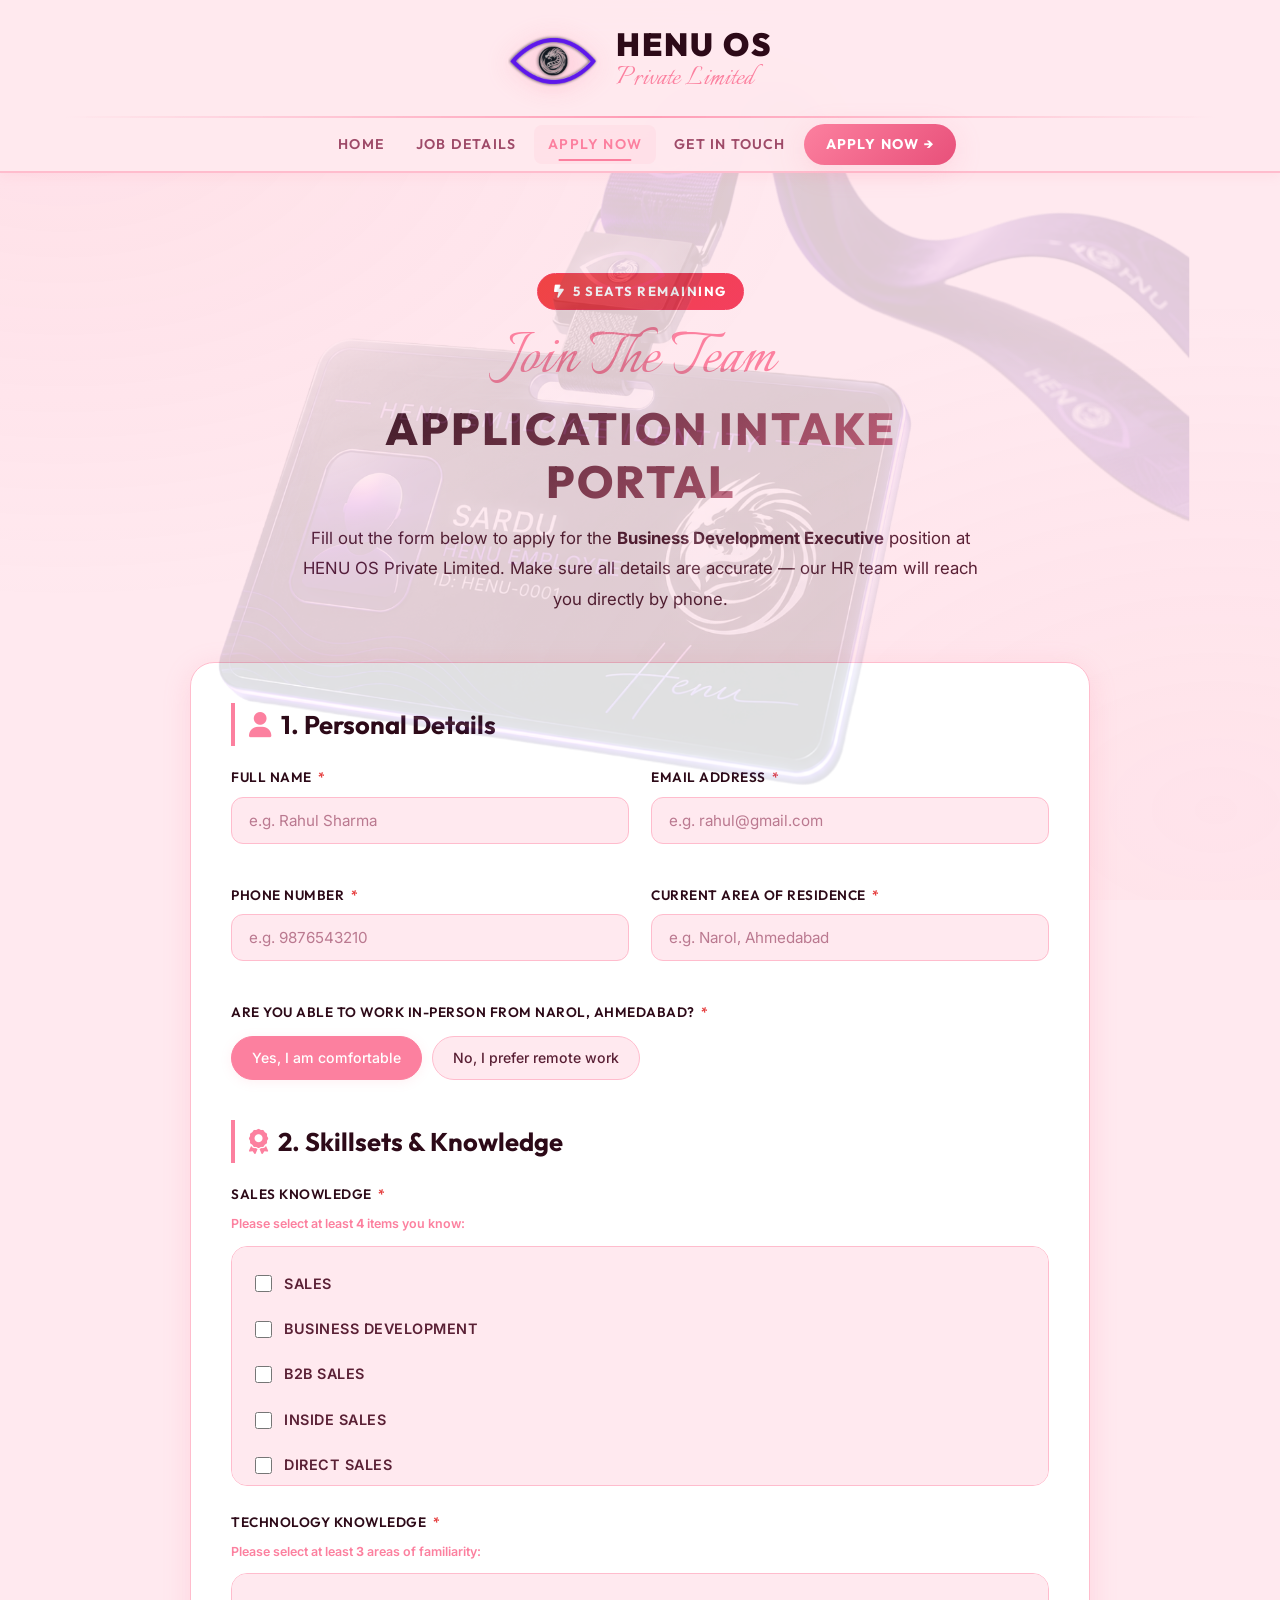
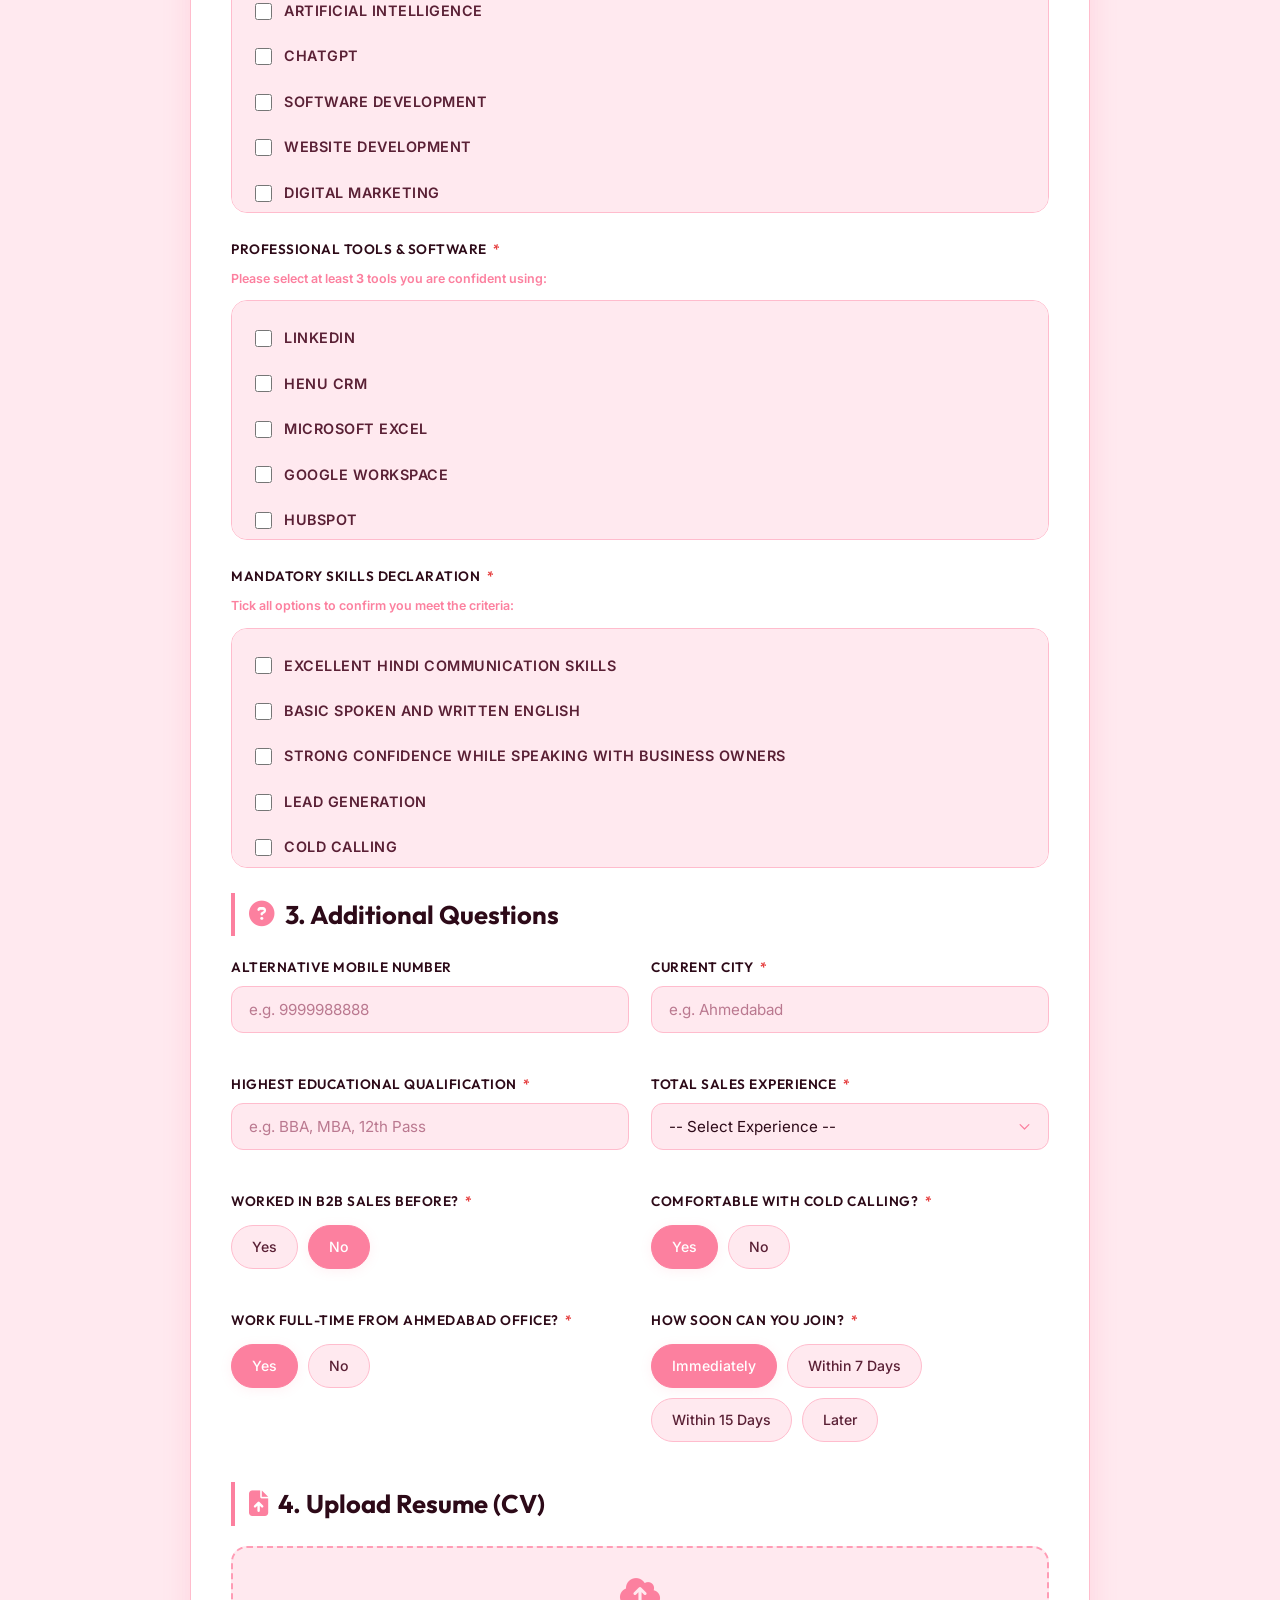
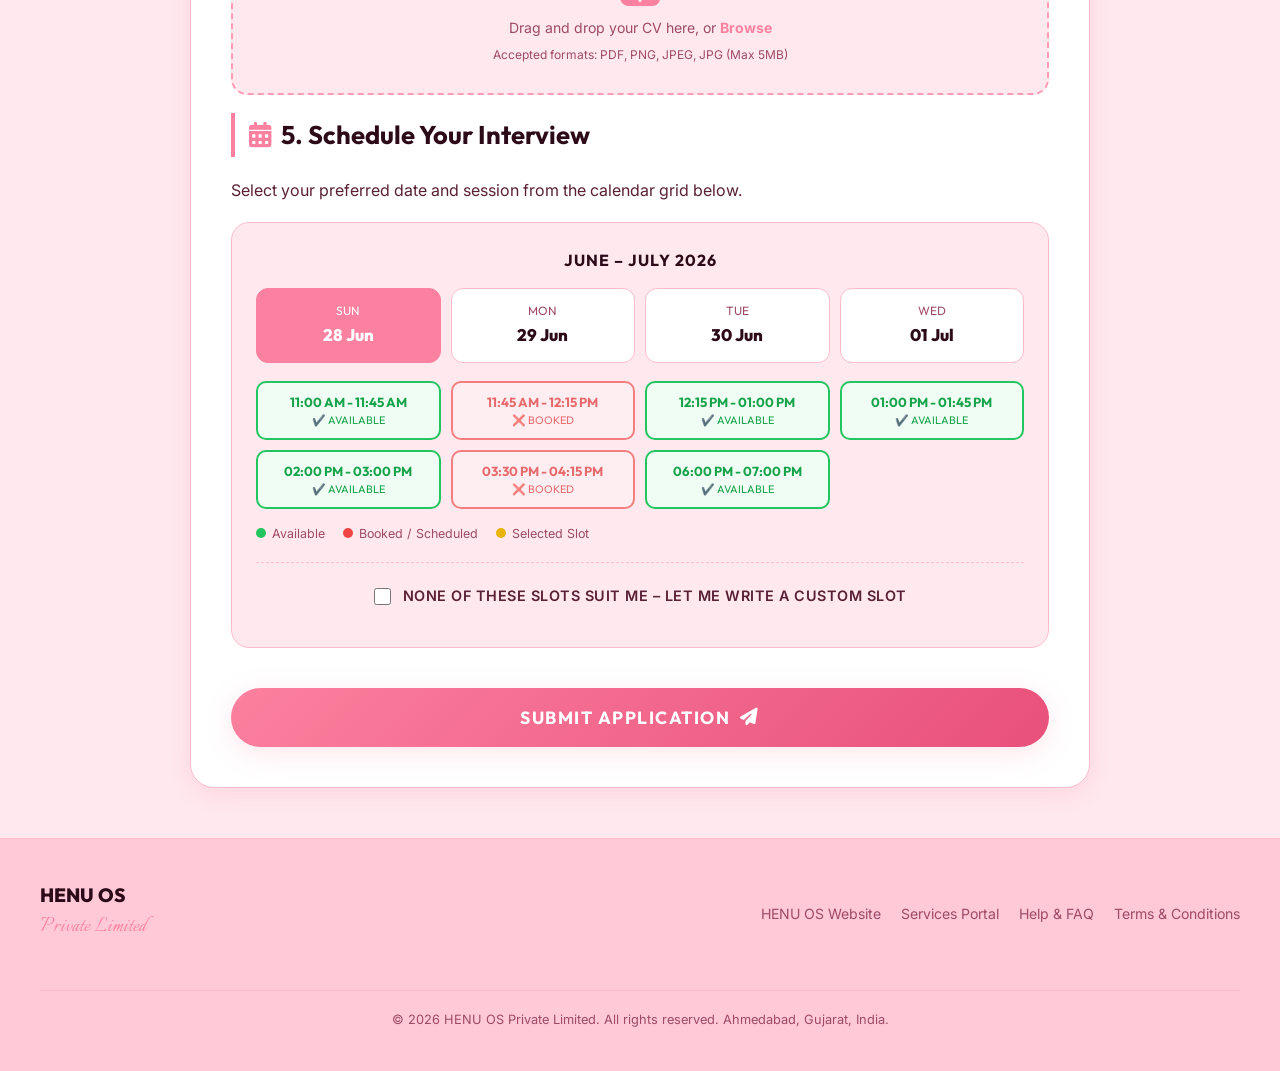
==== sales form/apply.html @ 59e3c24c "For Sales" ====
<!DOCTYPE html>
<html lang="en">

<head>
  <meta charset="UTF-8">
  <meta name="viewport" content="width=device-width, initial-scale=1.0">
  <title>Apply Now – Sales Careers – HENU OS Private Limited</title>
  <meta name="description"
    content="Apply online for the Sales Executive role at HENU OS Private Limited. Fill the form, schedule your interview, and upload your CV.">
  <link rel="stylesheet" href="style.css">
  <link rel="stylesheet" href="https://cdnjs.cloudflare.com/ajax/libs/font-awesome/6.4.0/css/all.min.css">
  <style>
    /* ========================================================
       APPLY PAGE — HERO SECTION
    ======================================================== */
    .apply-hero {
      display: flex;
      flex-direction: column;
      align-items: center;
      text-align: center;
      padding: 50px 20px 30px;
      position: relative;
      z-index: 20;
    }

    .apply-hero-text {
      max-width: 700px;
      display: flex;
      flex-direction: column;
      align-items: center;
    }

    .apply-hero-text .badge {
      margin-bottom: 12px;
    }

    /* Fixed full-screen background watermark */
    .emcard-bg-watermark {
      position: fixed;
      top: 50%;
      left: 50%;
      transform: translate(-50%, -50%);
      width: 90vw;
      height: 90vh;
      max-width: 1100px;
      object-fit: contain;
      opacity: 0.13;
      z-index: 10;
      pointer-events: none;
    }

    @media (max-width: 768px) {
      .apply-hero {
        padding: 30px 16px 20px;
      }
    }
  </style>
</head>

<body>

  <!-- Full-screen background watermark -->
  <img src="emcard.png" class="emcard-bg-watermark" alt="">

  <!-- ===== CENTERED HEADER ===== -->
  <header>
    <div class="nav-container">

      <a href="index.html" class="header-brand">
        <img src="henu.png" alt="HENU OS Logo" class="nav-logo">
        <div class="brand-text">
          <span class="brand-title">HENU OS</span>
          <span class="brand-subtitle">Private Limited</span>
        </div>
        <button class="menu-toggle" id="menuToggle" aria-label="Toggle menu">
          <span></span><span></span><span></span>
        </button>
      </a>

      <div class="header-divider"></div>

      <nav class="header-nav" id="headerNav">
        <ul>
          <li><a href="index.html">Home</a></li>
          <li><a href="details.html">Job Details</a></li>
          <li><a href="apply.html" class="active">Apply Now</a></li>
          <li><a href="contact.html">Get in Touch</a></li>
          <li><a href="apply.html" class="nav-cta">Apply Now &rarr;</a></li>
        </ul>
      </nav>

    </div>
  </header>

  <!-- Main Content -->
  <main>

    <!-- ===== HERO SECTION ===== -->
    <div class="apply-hero">
      <div class="apply-hero-text">
        <span class="badge urgent">
          <i class="fa-solid fa-bolt-lightning"></i> 5 Seats Remaining
        </span>
        <span class="fancy-title">Join The Team</span>
        <h1 class="main-title" style="margin-bottom: 14px; text-align: center;">Application Intake Portal</h1>
        <p style="font-size: 1.05rem; line-height: 1.8; text-align: center;">
          Fill out the form below to apply for the <strong>Business Development Executive</strong>
          position at HENU OS Private Limited. Make sure all details are accurate — our HR team will
          reach you directly by phone.
        </p>
      </div>
    </div>

    <!-- ===== THE FORM ===== -->
    <div class="glass-card" style="max-width: 900px; margin: 0 auto;">

      <form id="recruitmentForm" novalidate>

        <!-- Section 1: Basic Info -->
        <h2 class="section-title"><i class="fa-solid fa-user"></i> 1. Personal Details</h2>
        <div class="form-grid">
          <div class="form-group">
            <label for="fullName">Full Name <span class="required">*</span></label>
            <input type="text" id="fullName" class="form-control" placeholder="e.g. Rahul Sharma" required>
            <span class="error-msg" id="nameError" style="display:none;"><i class="fa-solid fa-circle-exclamation"></i>
              Please enter your name.</span>
          </div>

          <div class="form-group">
            <label for="emailId">Email Address <span class="required">*</span></label>
            <input type="email" id="emailId" class="form-control" placeholder="e.g. rahul@gmail.com" required>
            <span class="error-msg" id="emailError" style="display:none;"><i class="fa-solid fa-circle-exclamation"></i>
              Please enter a valid email address.</span>
          </div>

          <div class="form-group">
            <label for="phoneNo">Phone Number <span class="required">*</span></label>
            <input type="tel" id="phoneNo" class="form-control" placeholder="e.g. 9876543210" required>
            <span class="error-msg" id="phoneError" style="display:none;"><i class="fa-solid fa-circle-exclamation"></i>
              Please enter a valid 10-digit number.</span>
          </div>

          <div class="form-group">
            <label for="livingLocation">Current Area of Residence <span class="required">*</span></label>
            <input type="text" id="livingLocation" class="form-control" placeholder="e.g. Narol, Ahmedabad" required>
            <span class="error-msg" id="locationError" style="display:none;"><i
                class="fa-solid fa-circle-exclamation"></i> Please enter your current location.</span>
          </div>

          <div class="form-group full-width">
            <label>Are you able to work In-Person from Narol, Ahmedabad? <span class="required">*</span></label>
            <div class="radio-options">
              <div class="radio-pill">
                <input type="radio" name="inPerson" id="inPersonYes" value="Yes" checked>
                <label for="inPersonYes">Yes, I am comfortable</label>
              </div>
              <div class="radio-pill">
                <input type="radio" name="inPerson" id="inPersonNo" value="No">
                <label for="inPersonNo">No, I prefer remote work</label>
              </div>
            </div>
          </div>
        </div>

        <!-- Section 2: Checklists / Skill Assessment -->
        <h2 class="section-title"><i class="fa-solid fa-award"></i> 2. Skillsets &amp; Knowledge</h2>

        <!-- Check 1: Sales Knowledge -->
        <div class="form-group" style="margin-bottom: 25px;">
          <label>Sales Knowledge <span class="required">*</span></label>
          <div class="validation-hint">Please select at least <strong>4</strong> items you know:</div>
          <div class="checklist-container" id="salesKnowledgeGroup">
            <label class="checklist-item"><input type="checkbox" value="Sales"><span
                class="checklist-label">Sales</span></label>
            <label class="checklist-item"><input type="checkbox" value="Business Development"><span
                class="checklist-label">Business Development</span></label>
            <label class="checklist-item"><input type="checkbox" value="B2B Sales"><span class="checklist-label">B2B
                Sales</span></label>
            <label class="checklist-item"><input type="checkbox" value="Inside Sales"><span
                class="checklist-label">Inside Sales</span></label>
            <label class="checklist-item"><input type="checkbox" value="Direct Sales"><span
                class="checklist-label">Direct Sales</span></label>
            <label class="checklist-item"><input type="checkbox" value="Lead Generation"><span
                class="checklist-label">Lead Generation</span></label>
            <label class="checklist-item"><input type="checkbox" value="Customer Relationship Management (CRM)"><span
                class="checklist-label">Customer Relationship Management (CRM)</span></label>
            <label class="checklist-item"><input type="checkbox" value="Sales Management"><span
                class="checklist-label">Sales Management</span></label>
            <label class="checklist-item"><input type="checkbox" value="Account Management"><span
                class="checklist-label">Account Management</span></label>
            <label class="checklist-item"><input type="checkbox" value="Negotiation"><span
                class="checklist-label">Negotiation</span></label>
          </div>
          <span class="error-msg" id="salesCheckError" style="display:none;"><i
              class="fa-solid fa-circle-exclamation"></i> Select at least 4 sales options.</span>
        </div>

        <!-- Check 2: Technology Knowledge -->
        <div class="form-group" style="margin-bottom: 25px;">
          <label>Technology Knowledge <span class="required">*</span></label>
          <div class="validation-hint">Please select at least <strong>3</strong> areas of familiarity:</div>
          <div class="checklist-container" id="techKnowledgeGroup">
            <label class="checklist-item"><input type="checkbox" value="Artificial Intelligence"><span
                class="checklist-label">Artificial Intelligence</span></label>
            <label class="checklist-item"><input type="checkbox" value="ChatGPT"><span
                class="checklist-label">ChatGPT</span></label>
            <label class="checklist-item"><input type="checkbox" value="Software Development"><span
                class="checklist-label">Software Development</span></label>
            <label class="checklist-item"><input type="checkbox" value="Website Development"><span
                class="checklist-label">Website Development</span></label>
            <label class="checklist-item"><input type="checkbox" value="Digital Marketing"><span
                class="checklist-label">Digital Marketing</span></label>
            <label class="checklist-item"><input type="checkbox" value="Search Engine Optimization (SEO)"><span
                class="checklist-label">Search Engine Optimization (SEO)</span></label>
            <label class="checklist-item"><input type="checkbox" value="WordPress"><span
                class="checklist-label">WordPress</span></label>
            <label class="checklist-item"><input type="checkbox" value="Customer Relationship Management"><span
                class="checklist-label">Customer Relationship Management</span></label>
            <label class="checklist-item"><input type="checkbox" value="Cloud Computing"><span
                class="checklist-label">Cloud Computing</span></label>
            <label class="checklist-item"><input type="checkbox" value="Information Technology"><span
                class="checklist-label">Information Technology</span></label>
          </div>
          <span class="error-msg" id="techCheckError" style="display:none;"><i
              class="fa-solid fa-circle-exclamation"></i> Select at least 3 tech options.</span>
        </div>

        <!-- Check 3: Professional Tools -->
        <div class="form-group" style="margin-bottom: 25px;">
          <label>Professional Tools &amp; Software <span class="required">*</span></label>
          <div class="validation-hint">Please select at least <strong>3</strong> tools you are confident using:</div>
          <div class="checklist-container" id="toolsGroup">
            <label class="checklist-item"><input type="checkbox" value="LinkedIn"><span
                class="checklist-label">LinkedIn</span></label>
            <label class="checklist-item"><input type="checkbox" value="HENU CRM"><span class="checklist-label">HENU
                CRM</span></label>
            <label class="checklist-item"><input type="checkbox" value="Microsoft Excel"><span
                class="checklist-label">Microsoft Excel</span></label>
            <label class="checklist-item"><input type="checkbox" value="Google Workspace"><span
                class="checklist-label">Google Workspace</span></label>
            <label class="checklist-item"><input type="checkbox" value="HubSpot"><span
                class="checklist-label">HubSpot</span></label>
            <label class="checklist-item"><input type="checkbox" value="Zoho CRM"><span class="checklist-label">Zoho
                CRM</span></label>
            <label class="checklist-item"><input type="checkbox" value="Salesforce"><span
                class="checklist-label">Salesforce</span></label>
            <label class="checklist-item"><input type="checkbox" value="WhatsApp Business"><span
                class="checklist-label">WhatsApp Business</span></label>
          </div>
          <span class="error-msg" id="toolsCheckError" style="display:none;"><i
              class="fa-solid fa-circle-exclamation"></i> Select at least 3 tools.</span>
        </div>

        <!-- Check 4: Mandatory Skills -->
        <div class="form-group" style="margin-bottom: 25px;">
          <label>Mandatory Skills Declaration <span class="required">*</span></label>
          <div class="validation-hint">Tick all options to confirm you meet the criteria:</div>
          <div class="checklist-container" id="mandatorySkillsGroup">
            <label class="checklist-item"><input type="checkbox" value="Excellent Hindi communication skills"><span
                class="checklist-label">Excellent Hindi communication skills</span></label>
            <label class="checklist-item"><input type="checkbox" value="Basic spoken and written English"><span
                class="checklist-label">Basic spoken and written English</span></label>
            <label class="checklist-item"><input type="checkbox"
                value="Strong confidence while speaking with business owners"><span class="checklist-label">Strong
                confidence while speaking with business owners</span></label>
            <label class="checklist-item"><input type="checkbox" value="Lead Generation"><span
                class="checklist-label">Lead Generation</span></label>
            <label class="checklist-item"><input type="checkbox" value="Cold Calling"><span class="checklist-label">Cold
                Calling</span></label>
            <label class="checklist-item"><input type="checkbox" value="Follow-up Skills"><span
                class="checklist-label">Follow-up Skills</span></label>
            <label class="checklist-item"><input type="checkbox" value="Negotiation Skills"><span
                class="checklist-label">Negotiation Skills</span></label>
            <label class="checklist-item"><input type="checkbox" value="Client Relationship Management"><span
                class="checklist-label">Client Relationship Management</span></label>
            <label class="checklist-item"><input type="checkbox" value="Presentation Skills"><span
                class="checklist-label">Presentation Skills</span></label>
            <label class="checklist-item"><input type="checkbox" value="Sales Closing Mindset"><span
                class="checklist-label">Sales Closing Mindset</span></label>
            <label class="checklist-item"><input type="checkbox" value="Target-Oriented Attitude"><span
                class="checklist-label">Target-Oriented Attitude</span></label>
          </div>
          <span class="error-msg" id="mandatoryCheckError" style="display:none;"><i
              class="fa-solid fa-circle-exclamation"></i> You must confirm all mandatory criteria before
            proceeding.</span>
        </div>

        <!-- Section 3: Extra Questions -->
        <h2 class="section-title"><i class="fa-solid fa-circle-question"></i> 3. Additional Questions</h2>
        <div class="form-grid">
          <div class="form-group">
            <label for="altMobile">Alternative Mobile Number</label>
            <input type="tel" id="altMobile" class="form-control" placeholder="e.g. 9999988888">
          </div>

          <div class="form-group">
            <label for="currentCity">Current City <span class="required">*</span></label>
            <input type="text" id="currentCity" class="form-control" placeholder="e.g. Ahmedabad" required>
            <span class="error-msg" id="cityError" style="display:none;"><i class="fa-solid fa-circle-exclamation"></i>
              Please write your current city.</span>
          </div>

          <div class="form-group">
            <label for="qualification">Highest Educational Qualification <span class="required">*</span></label>
            <input type="text" id="qualification" class="form-control" placeholder="e.g. BBA, MBA, 12th Pass" required>
            <span class="error-msg" id="qualificationError" style="display:none;"><i
                class="fa-solid fa-circle-exclamation"></i> Please state your qualification.</span>
          </div>

          <div class="form-group">
            <label for="salesExperience">Total Sales Experience <span class="required">*</span></label>
            <select id="salesExperience" class="form-control" required>
              <option value="" disabled selected>-- Select Experience --</option>
              <option value="Fresher (No Experience)">Fresher (No Experience)</option>
              <option value="Under 6 Months">Under 6 Months</option>
              <option value="6 Months to 1 Year">6 Months to 1 Year</option>
              <option value="1 to 2 Years">1 to 2 Years</option>
              <option value="2 to 3 Years">2 to 3 Years</option>
              <option value="3+ Years">3+ Years</option>
            </select>
            <span class="error-msg" id="experienceError" style="display:none;"><i
                class="fa-solid fa-circle-exclamation"></i> Please select your sales experience level.</span>
          </div>

          <div class="form-group">
            <label>Worked in B2B Sales Before? <span class="required">*</span></label>
            <div class="radio-options">
              <div class="radio-pill"><input type="radio" name="workedB2b" id="b2bYes" value="Yes"><label
                  for="b2bYes">Yes</label></div>
              <div class="radio-pill"><input type="radio" name="workedB2b" id="b2bNo" value="No" checked><label
                  for="b2bNo">No</label></div>
            </div>
          </div>

          <div class="form-group">
            <label>Comfortable with Cold Calling? <span class="required">*</span></label>
            <div class="radio-options">
              <div class="radio-pill"><input type="radio" name="coldCalling" id="coldYes" value="Yes" checked><label
                  for="coldYes">Yes</label></div>
              <div class="radio-pill"><input type="radio" name="coldCalling" id="coldNo" value="No"><label
                  for="coldNo">No</label></div>
            </div>
          </div>

          <div class="form-group">
            <label>Work Full-Time from Ahmedabad Office? <span class="required">*</span></label>
            <div class="radio-options">
              <div class="radio-pill"><input type="radio" name="fullTimeOffice" id="fullTimeYes" value="Yes"
                  checked><label for="fullTimeYes">Yes</label></div>
              <div class="radio-pill"><input type="radio" name="fullTimeOffice" id="fullTimeNo" value="No"><label
                  for="fullTimeNo">No</label></div>
            </div>
          </div>

          <div class="form-group">
            <label>How soon can you join? <span class="required">*</span></label>
            <div class="radio-options">
              <div class="radio-pill"><input type="radio" name="joinTime" id="joinImmediate" value="Immediately"
                  checked><label for="joinImmediate">Immediately</label></div>
              <div class="radio-pill"><input type="radio" name="joinTime" id="join7Days" value="Within 7 Days"><label
                  for="join7Days">Within 7 Days</label></div>
              <div class="radio-pill"><input type="radio" name="joinTime" id="join15Days" value="Within 15 Days"><label
                  for="join15Days">Within 15 Days</label></div>
              <div class="radio-pill"><input type="radio" name="joinTime" id="joinLater" value="Later"><label
                  for="joinLater">Later</label></div>
            </div>
          </div>
        </div>

        <!-- Section 4: Resume Upload -->
        <h2 class="section-title"><i class="fa-solid fa-file-arrow-up"></i> 4. Upload Resume (CV)</h2>
        <div class="form-group">
          <div class="upload-dropzone" id="dropzone">
            <i class="fa-solid fa-cloud-arrow-up upload-icon"></i>
            <div class="upload-text">
              Drag and drop your CV here, or <strong>Browse</strong>
            </div>
            <div style="font-size: 0.75rem; color: var(--text-muted); margin-top: 5px;">
              Accepted formats: PDF, PNG, JPEG, JPG (Max 5MB)
            </div>
            <input type="file" id="resumeFile" accept=".pdf,.png,.jpeg,.jpg" required>
          </div>
          <div class="file-info" id="fileInfo" style="display:none;">
            <i class="fa-solid fa-circle-check"></i> <span id="fileNameDisplay">file_name.pdf</span> (Ready to upload)
          </div>
          <span class="error-msg" id="resumeError" style="display:none;"><i class="fa-solid fa-circle-exclamation"></i>
            Please upload your resume (CV).</span>
        </div>

        <!-- Section 5: Calendar Slots -->
        <h2 class="section-title"><i class="fa-solid fa-calendar-days"></i> 5. Schedule Your Interview</h2>
        <p>Select your preferred date and session from the calendar grid below.</p>

        <div class="calendar-wrapper">
          <div class="calendar-header">June – July 2026</div>

          <div class="calendar-days">
            <div class="day-tab active" data-date="2026-06-28">
              <div class="day-name">Sun</div>
              <div class="day-date">28 Jun</div>
            </div>
            <div class="day-tab" data-date="2026-06-29">
              <div class="day-name">Mon</div>
              <div class="day-date">29 Jun</div>
            </div>
            <div class="day-tab" data-date="2026-06-30">
              <div class="day-name">Tue</div>
              <div class="day-date">30 Jun</div>
            </div>
            <div class="day-tab" data-date="2026-07-01">
              <div class="day-name">Wed</div>
              <div class="day-date">01 Jul</div>
            </div>
          </div>

          <div class="slots-grid" id="slotsGrid">
            <!-- Dynamically populated via script.js -->
          </div>

          <div class="slot-legend">
            <div class="legend-item"><span class="legend-color available"></span> Available</div>
            <div class="legend-item"><span class="legend-color booked"></span> Booked / Scheduled</div>
            <div class="legend-item"><span class="legend-color selected"></span> Selected Slot</div>
          </div>

          <div class="custom-slot-toggle">
            <label class="checklist-item" style="justify-content: center; display: inline-flex;">
              <input type="checkbox" id="customSlotCheckbox">
              <span class="checklist-label" style="font-weight: 600;">None of these slots suit me – let me write a
                custom slot</span>
            </label>
          </div>

          <div class="custom-slot-box" id="customSlotBox" style="display: none;">
            <div>
              <label for="customDateInput" style="display:block; margin-bottom:5px;">Select Date</label>
              <input type="date" id="customDateInput" min="2026-06-27">
            </div>
            <div>
              <label for="customTimeInput" style="display:block; margin-bottom:5px;">Select Start Time</label>
              <input type="time" id="customTimeInput">
            </div>
            <div style="font-size:0.8rem; color:var(--text-muted); display:flex; align-items:center; margin-top:28px;">
              * Will automatically schedule a 45-minute interview block.
            </div>
          </div>
        </div>
        <span class="error-msg" id="slotError" style="display:none; text-align:center; justify-content:center;"><i
            class="fa-solid fa-circle-exclamation"></i> Please select an interview slot or write a custom one.</span>

        <!-- Hidden fields -->
        <input type="hidden" id="selectedDate" name="selectedDate" value="2026-06-28">
        <input type="hidden" id="selectedTime" name="selectedTime" value="">

        <!-- Submit -->
        <div style="margin-top: 40px;">
          <button type="submit" id="submitBtn" class="btn btn-primary"
            style="width: 100%; padding: 18px; font-size: 1.1rem; justify-content: center;">
            Submit Application <i class="fa-solid fa-paper-plane"></i>
          </button>
        </div>
      </form>
    </div>
  </main>

  <!-- Spinner Loading Overlay -->
  <div class="loading-overlay" id="loadingOverlay">
    <div class="loading-spinner"></div>
    <div class="loading-text">Submitting your application to Google Sheet...</div>
  </div>

  <!-- Thank You Overlay -->
  <div class="thankyou-overlay" id="thankYouOverlay">
    <div class="glass-card thankyou-card">
      <i class="fa-solid fa-circle-check ty-success-icon"></i>
      <h2 class="fancy-title">Thank You!</h2>
      <h3 class="main-title" style="font-size: 1.8rem; margin-bottom: 15px;">Application Submitted Successfully!</h3>
      <p>
        Thank you for applying to <strong>HENU OS Private Limited</strong>. Our HR team will review your application.
        If your profile matches our requirements, we will contact you by phone or WhatsApp to schedule your interview.
      </p>
      <div class="ty-contact-box">
        <h4>HR Direct Coordinates</h4>
        <p><i class="fa-solid fa-envelope"></i> hr.henuos@gmail.com</p>
        <p><i class="fa-solid fa-phone"></i> +91 80941 00513</p>
        <p><i class="fa-brands fa-whatsapp"></i> WhatsApp: +91 80941 00513</p>
      </div>
      <div style="display:flex; flex-direction:column; gap:15px; align-items:center;">
        <a href="#" id="whatsappDirectBtn" class="btn btn-whatsapp" target="_blank">
          Message HR on WhatsApp <i class="fa-brands fa-whatsapp"></i>
        </a>
        <a href="index.html" class="btn btn-secondary">Return to Careers Home</a>
      </div>
    </div>
  </div>

  <!-- Footer -->
  <footer>
    <div class="footer-container">
      <div>
        <span style="font-family:var(--font-title); font-weight:800; color:var(--text-dark); font-size:1.2rem;">HENU
          OS</span>
        <span
          style="display:block; font-family:var(--font-fancy); color:var(--accent); font-size:1.5rem; margin-top:-4px;">Private
          Limited</span>
      </div>
      <ul class="footer-links">
        <li><a href="https://henuos.netlify.app/" target="_blank">HENU OS Website</a></li>
        <li><a href="https://henuos-services.netlify.app/" target="_blank">Services Portal</a></li>
        <li><a href="contact.html">Help &amp; FAQ</a></li>
        <li><a href="contact.html">Terms &amp; Conditions</a></li>
      </ul>
      <div class="footer-copy">
        &copy; 2026 HENU OS Private Limited. All rights reserved. Ahmedabad, Gujarat, India.
      </div>
    </div>
  </footer>

  <script src="script.js"></script>
</body>

</html>
---- sales form/style.css ----
@import url('https://fonts.googleapis.com/css2?family=Italianno&family=Outfit:wght@300;400;500;600;700;800&family=Inter:wght@300;400;500;600;700&display=swap');

/* ================================================
   HENU OS Careers Portal – Light Pink Theme
   ================================================ */

:root {
  /* Light Pink Palette */
  --pink-primary:  #FFE9EF;   /* lightest – body bg */
  --pink-medium:   #FFC9D7;   /* card backgrounds   */
  --pink-soft:     #FFBCCD;   /* subtle borders     */
  --pink-pastel:   #FF9CB5;   /* accent color       */
  --pink-light:    #FC809F;   /* dark accent / CTA  */

  /* Text */
  --text-dark:    #2d0a18;
  --text-body:    #5a2035;
  --text-muted:   #9e4a68;
  --text-on-btn:  #ffffff;

  /* Derived UI colors */
  --bg-body:       var(--pink-primary);
  --bg-card:       #ffffff;
  --bg-card-alt:   var(--pink-medium);
  --border-color:  var(--pink-soft);
  --border-accent: var(--pink-pastel);
  --accent:        var(--pink-light);   /* #FC809F */
  --accent-deep:   #e8507a;

  /* Shadows */
  --shadow-sm:   0 2px 12px rgba(252,128,159,0.12);
  --shadow-md:   0 6px 28px rgba(252,128,159,0.20);
  --shadow-lg:   0 12px 45px rgba(252,128,159,0.30);
  --shadow-glow: 0 0 20px rgba(252,128,159,0.35);

  /* Typography */
  --font-fancy: 'Italianno', cursive;
  --font-title: 'Outfit', sans-serif;
  --font-body:  'Inter', sans-serif;

  --transition: all 0.35s cubic-bezier(0.16, 1, 0.3, 1);
}

/* ================================================ Base ================================================ */
*, *::before, *::after { margin: 0; padding: 0; box-sizing: border-box; }
html { scroll-behavior: smooth; }

body {
  background-color: var(--bg-body);
  color: var(--text-body);
  font-family: var(--font-body);
  line-height: 1.7;
  overflow-x: hidden;
  min-height: 100vh;
}

/* subtle pattern overlay */
body::before {
  content: '';
  position: fixed; inset: 0;
  background:
    radial-gradient(ellipse at 5% 10%, rgba(252,128,159,0.08) 0%, transparent 45%),
    radial-gradient(ellipse at 95% 90%, rgba(255,156,181,0.07) 0%, transparent 45%);
  pointer-events: none;
  z-index: 0;
}

/* ================================================ HEADER / NAV ================================================ */
/* ================================================
   HEADER — Centered Brand + Nav Below
   ================================================ */
header {
  position: sticky; top: 0; z-index: 200;
  background: rgba(255,233,239,0.95);
  backdrop-filter: blur(18px);
  -webkit-backdrop-filter: blur(18px);
  border-bottom: 2px solid var(--border-color);
  box-shadow: var(--shadow-sm);
}

.nav-container {
  max-width: 1200px; margin: 0 auto;
  padding: 0 24px;
  display: flex;
  flex-direction: column;
  align-items: center;
}

/* --- TOP ROW: big centered logo + brand name --- */
.header-brand {
  display: flex;
  align-items: center;
  justify-content: center;
  gap: 18px;
  padding: 16px 0 10px;
  text-decoration: none;
  width: 100%;
  position: relative;
}

/* Hamburger sits absolute-right inside brand row */
.menu-toggle {
  position: absolute;
  right: 0; top: 50%;
  transform: translateY(-50%);
  display: none;
  flex-direction: column;
  gap: 5px; cursor: pointer;
  background: transparent; border: none;
  padding: 4px;
}

.menu-toggle span {
  display: block; width: 26px; height: 3px;
  background: var(--accent); border-radius: 3px;
  transition: var(--transition);
}

/* Big centered logo */
.nav-logo {
  width: 90px; height: 90px;
  object-fit: contain;
  filter: drop-shadow(0 3px 12px rgba(252,128,159,0.45));
  transition: var(--transition);
  flex-shrink: 0;
}

.header-brand:hover .nav-logo {
  filter: drop-shadow(0 5px 20px rgba(252,128,159,0.70));
  transform: scale(1.06);
}

/* Brand text block */
.brand-text {
  display: flex;
  flex-direction: column;
  align-items: flex-start;
  line-height: 1;
}

.brand-title {
  font-family: var(--font-title);
  font-size: 2rem;
  font-weight: 900;
  color: var(--text-dark);
  letter-spacing: 2px;
  text-transform: uppercase;
  line-height: 1;
}

.brand-subtitle {
  font-family: var(--font-fancy);
  font-size: 2rem;
  color: var(--accent);
  margin-top: 2px;
  line-height: 1;
}

/* --- DIVIDER line between brand and nav --- */
.header-divider {
  width: 100%;
  height: 1.5px;
  background: linear-gradient(90deg, transparent, var(--border-accent), transparent);
  margin: 0;
}

/* --- BOTTOM ROW: centered nav links --- */
.header-nav {
  width: 100%;
  padding: 6px 0;
}

.header-nav ul {
  display: flex;
  list-style: none;
  gap: 4px;
  align-items: center;
  justify-content: center;
  flex-wrap: wrap;
}

nav a, .header-nav a {
  text-decoration: none;
  font-family: var(--font-title);
  color: var(--text-muted);
  font-size: 0.88rem; font-weight: 600;
  text-transform: uppercase; letter-spacing: 1.2px;
  padding: 8px 14px; border-radius: 8px;
  transition: var(--transition); position: relative;
  display: block;
}

nav a:hover, nav a.active,
.header-nav a:hover, .header-nav a.active {
  color: var(--accent);
  background: rgba(252,128,159,0.08);
}

nav a::after, .header-nav a::after {
  content: ''; position: absolute;
  bottom: 3px; left: 50%;
  width: 0; height: 2px;
  background: var(--accent);
  border-radius: 2px;
  transition: var(--transition);
  transform: translateX(-50%);
}

nav a:hover::after, nav a.active::after,
.header-nav a:hover::after, .header-nav a.active::after { width: 60%; }

.nav-cta {
  background: linear-gradient(135deg, var(--accent), var(--accent-deep)) !important;
  color: #fff !important;
  border-radius: 30px !important;
  padding: 9px 22px !important;
  box-shadow: var(--shadow-md);
  font-weight: 700 !important;
}

.nav-cta::after { display: none !important; }

.nav-cta:hover {
  transform: translateY(-2px) !important;
  box-shadow: var(--shadow-lg) !important;
  background: linear-gradient(135deg, var(--accent-deep), var(--accent)) !important;
}

/* ================================================ LAYOUT ================================================ */
main {
  max-width: 1160px; margin: 0 auto;
  padding: 50px 24px;
  position: relative; z-index: 1;
}

/* ================================================ GLASS CARD ================================================ */
.glass-card {
  background: var(--bg-card);
  border: 1.5px solid var(--border-color);
  border-radius: 24px;
  padding: 40px;
  box-shadow: var(--shadow-md);
  margin-bottom: 36px;
  transition: var(--transition);
  position: relative;
  z-index: 20;
}

.glass-card:hover {
  border-color: var(--border-accent);
  box-shadow: var(--shadow-lg);
  transform: translateY(-2px);
}

/* ================================================ TYPOGRAPHY ================================================ */
.fancy-title {
  font-family: var(--font-fancy);
  font-size: 4.5rem;
  color: var(--accent);
  line-height: 1; margin-bottom: 8px;
}

.main-title {
  font-family: var(--font-title);
  font-size: clamp(1.8rem, 4vw, 2.8rem);
  font-weight: 800; text-transform: uppercase;
  letter-spacing: 2px;
  background: linear-gradient(135deg, var(--text-dark) 0%, var(--accent) 100%);
  -webkit-background-clip: text;
  -webkit-text-fill-color: transparent;
  background-clip: text;
  margin-bottom: 20px; line-height: 1.2;
}

.section-title {
  font-family: var(--font-title);
  font-size: 1.6rem; font-weight: 700;
  color: var(--text-dark);
  border-left: 4px solid var(--accent);
  padding-left: 14px; margin-bottom: 20px;
  display: flex; align-items: center; gap: 10px;
}

.section-title i { color: var(--accent); }

p {
  margin-bottom: 18px;
  color: var(--text-body);
  font-size: 1rem;
}

/* ================================================ BADGES ================================================ */
.badge {
  display: inline-flex; align-items: center; gap: 8px;
  background: rgba(252,128,159,0.12);
  border: 1.5px solid var(--pink-pastel);
  padding: 6px 16px; border-radius: 30px;
  font-family: var(--font-title);
  font-size: 0.82rem; font-weight: 700;
  text-transform: uppercase; letter-spacing: 1.5px;
  color: var(--accent);
  margin-bottom: 20px;
}

.badge.urgent {
  background: linear-gradient(135deg, #ef4444, #f43f5e);
  border-color: #f43f5e;
  color: #fff;
  animation: urgentPulse 1.5s ease-in-out infinite;
}

@keyframes urgentPulse {
  0%, 100% { box-shadow: 0 0 8px rgba(239,68,68,0.4); }
  50% { box-shadow: 0 0 22px rgba(239,68,68,0.8); }
}

/* ================================================ BUTTONS ================================================ */
.btn {
  display: inline-flex; align-items: center; gap: 10px;
  font-family: var(--font-title);
  font-size: 0.95rem; font-weight: 700;
  text-decoration: none; text-transform: uppercase;
  letter-spacing: 1.5px; padding: 15px 34px;
  border-radius: 50px; border: none; cursor: pointer;
  transition: var(--transition);
}

.btn-primary {
  background: linear-gradient(135deg, var(--accent), var(--accent-deep));
  color: #fff;
  box-shadow: var(--shadow-md);
}

.btn-primary:hover {
  transform: translateY(-3px);
  box-shadow: var(--shadow-lg);
  color: #fff;
}

.btn-secondary {
  background: transparent;
  border: 2px solid var(--accent);
  color: var(--accent);
}

.btn-secondary:hover {
  background: rgba(252,128,159,0.08);
  transform: translateY(-2px);
}

/* ================================================ HOME HERO ================================================ */
.hero-section {
  text-align: center; padding: 60px 0 50px;
  display: flex; flex-direction: column; align-items: center;
}

/* No spinning logo – decorative circle divider only */
.hero-divider {
  width: 90px; height: 4px;
  background: linear-gradient(90deg, transparent, var(--accent), transparent);
  border-radius: 2px; margin: 24px auto 28px;
}

/* ================================================ SERVICE CARDS ================================================ */
.services-grid {
  display: grid;
  grid-template-columns: repeat(auto-fit, minmax(260px, 1fr));
  gap: 22px; margin-top: 30px;
}

.service-card {
  background: var(--pink-primary);
  border: 1.5px solid var(--border-color);
  border-radius: 20px; padding: 28px;
  transition: var(--transition); text-align: left;
}

.service-card:hover {
  border-color: var(--accent);
  background: #fff;
  transform: translateY(-5px);
  box-shadow: var(--shadow-md);
}

.service-icon {
  width: 48px; height: 48px;
  background: rgba(252,128,159,0.12);
  border-radius: 12px;
  display: flex; align-items: center; justify-content: center;
  color: var(--accent); font-size: 1.4rem;
  margin-bottom: 18px;
  border: 1.5px solid var(--border-color);
}

.service-card h3 {
  font-family: var(--font-title);
  font-size: 1.15rem; font-weight: 700;
  color: var(--text-dark); margin-bottom: 10px;
}

.service-card p { font-size: 0.92rem; margin-bottom: 0; }

/* ================================================ DETAILS PAGE ================================================ */
.details-layout {
  display: grid;
  grid-template-columns: 1fr;   /* full width; SARDU fixed right */
  gap: 0;
}

/* SARDU fixed on right side of page */
.sardu-fixed {
  position: fixed;
  bottom: 0; right: 0;
  z-index: 150;
  display: flex;
  flex-direction: column;
  align-items: flex-end;
  pointer-events: none;
}

.sardu-speech {
  margin-right: 15px;
  margin-bottom: 10px;
  background: #fff;
  border: 1.5px solid var(--border-accent);
  border-radius: 18px 18px 4px 18px;
  padding: 12px 16px;
  font-size: 0.85rem;
  color: var(--text-body);
  max-width: 220px;
  box-shadow: var(--shadow-md);
  pointer-events: all;
  animation: floatBubble 3.5s ease-in-out infinite;
}

@keyframes floatBubble {
  0%, 100% { transform: translateY(0); }
  50% { transform: translateY(-6px); }
}

.sardu-standing {
  width: 140px;
  object-fit: contain;
  display: block;
  /* standing at bottom */
  margin-bottom: 0;
  pointer-events: all;
  animation: sardRock 3s ease-in-out infinite;
  filter: drop-shadow(0 4px 15px rgba(252,128,159,0.35));
}

@keyframes sardRock {
  0%, 100% { transform: rotate(-2deg); }
  50% { transform: rotate(2deg); }
}

/* emcard belt – right edge, 70% opacity */
.emcard-belt {
  position: fixed;
  right: -30px;     /* slightly clipped to look like a belt */
  top: 50%;
  transform: translateY(-50%);
  z-index: 120;
  opacity: 0.70;
  pointer-events: none;
}

.emcard-belt img {
  width: 210px;
  border-radius: 20px 0 0 20px;
  border: 1.5px solid var(--border-accent);
  border-right: none;
  box-shadow: -8px 0 30px rgba(252,128,159,0.25);
  display: block;
}

/* ================================================ SALARY / KPI ================================================ */
.salary-boxes {
  display: grid;
  grid-template-columns: 1fr 1fr;
  gap: 18px; margin: 22px 0;
}

@media (max-width: 600px) {
  .salary-boxes { grid-template-columns: 1fr; }
}

.salary-box {
  background: var(--pink-primary);
  border: 1.5px solid var(--border-color);
  border-radius: 16px; padding: 20px;
  text-align: center; transition: var(--transition);
}

.salary-box:hover {
  border-color: var(--accent);
  background: #fff;
  box-shadow: var(--shadow-md);
}

.salary-box h4 {
  font-family: var(--font-title);
  font-size: 0.85rem; text-transform: uppercase;
  color: var(--accent); margin-bottom: 8px; letter-spacing: 1px;
}

.salary-value {
  font-family: var(--font-title);
  font-size: 1.4rem; font-weight: 800;
  color: var(--text-dark);
}

.salary-desc { font-size: 0.78rem; color: var(--text-muted); margin-top: 5px; margin-bottom: 0; }

.kpi-cards {
  display: grid;
  grid-template-columns: repeat(auto-fit, minmax(120px, 1fr));
  gap: 14px; margin: 18px 0;
}

.kpi-card {
  background: var(--pink-primary);
  border: 1.5px solid var(--border-color);
  border-radius: 14px; padding: 15px 10px;
  text-align: center; transition: var(--transition);
}

.kpi-card:hover {
  border-color: var(--accent);
  background: #fff;
  transform: scale(1.04);
  box-shadow: var(--shadow-sm);
}

.kpi-val {
  font-family: var(--font-title);
  font-size: 1.5rem; font-weight: 800;
  color: var(--accent);
}

.kpi-lbl { font-size: 0.72rem; color: var(--text-muted); margin-top: 3px; }

.info-bullets { list-style: none; }

.info-bullets li {
  position: relative; padding-left: 24px;
  margin-bottom: 12px; font-size: 0.96rem;
  color: var(--text-body);
}

.info-bullets li i {
  position: absolute; left: 0; top: 4px;
  color: var(--accent); font-size: 0.9rem;
}

/* ================================================ APPLY FORM ================================================ */
.form-header { margin-bottom: 32px; text-align: center; }

.form-grid {
  display: grid;
  grid-template-columns: 1fr 1fr;
  gap: 22px; margin-bottom: 22px;
}

@media (max-width: 768px) {
  .form-grid { grid-template-columns: 1fr; }
}

.form-group {
  margin-bottom: 18px;
  display: flex; flex-direction: column;
}

.form-group.full-width { grid-column: 1 / -1; }

label {
  font-family: var(--font-title);
  font-size: 0.85rem; font-weight: 600;
  color: var(--text-dark);
  margin-bottom: 7px; letter-spacing: 0.5px;
  text-transform: uppercase;
}

.required { color: #e53e3e; margin-left: 3px; }

.form-control {
  background: var(--pink-primary);
  border: 1.5px solid var(--border-color);
  border-radius: 12px; padding: 13px 17px;
  color: var(--text-dark);
  font-family: var(--font-body);
  font-size: 0.95rem; outline: none;
  transition: var(--transition);
  width: 100%;
}

.form-control:focus {
  border-color: var(--accent);
  background: #fff;
  box-shadow: 0 0 0 3px rgba(252,128,159,0.15);
}

.form-control::placeholder { color: var(--text-muted); opacity: 0.7; }

select.form-control {
  cursor: pointer; appearance: none;
  background-image: url("data:image/svg+xml,%3Csvg xmlns='http://www.w3.org/2000/svg' fill='none' viewBox='0 0 24 24' stroke='%23FC809F'%3E%3Cpath stroke-linecap='round' stroke-linejoin='round' stroke-width='2' d='M19 9l-7 7-7-7'/%3E%3C/svg%3E");
  background-repeat: no-repeat;
  background-position: right 16px center;
  background-size: 15px; padding-right: 44px;
}

select.form-control option {
  background: #fff; color: var(--text-dark);
}

/* Radio pills */
.radio-options {
  display: flex; flex-wrap: wrap; gap: 10px; margin-top: 5px;
}

.radio-pill { position: relative; }

.radio-pill input[type="radio"] {
  position: absolute; opacity: 0; width: 0; height: 0;
}

.radio-pill label {
  display: block;
  background: var(--pink-primary);
  border: 1.5px solid var(--border-color);
  border-radius: 50px; padding: 9px 20px;
  font-family: var(--font-body);
  font-size: 0.88rem; font-weight: 500;
  text-transform: none; letter-spacing: 0;
  color: var(--text-body);
  cursor: pointer; margin-bottom: 0;
  transition: var(--transition);
}

.radio-pill input[type="radio"]:checked + label {
  background: var(--accent);
  border-color: var(--accent);
  color: #fff;
  box-shadow: var(--shadow-sm);
}

.radio-pill label:hover {
  border-color: var(--accent); color: var(--accent);
}

/* Multi-select checklists */
.checklist-container {
  background: var(--pink-primary);
  border: 1.5px solid var(--border-color);
  border-radius: 16px; padding: 18px;
  max-height: 240px; overflow-y: auto; margin-top: 5px;
}

.checklist-container::-webkit-scrollbar { width: 5px; }
.checklist-container::-webkit-scrollbar-track { background: rgba(252,128,159,0.05); }
.checklist-container::-webkit-scrollbar-thumb { background: var(--border-accent); border-radius: 3px; }

.checklist-item {
  display: flex; align-items: center; gap: 12px;
  padding: 7px 5px; cursor: pointer;
  transition: var(--transition); border-radius: 8px;
}

.checklist-item:hover {
  background: rgba(252,128,159,0.08);
  padding-left: 10px;
}

.checklist-item input[type="checkbox"] {
  width: 17px; height: 17px;
  accent-color: var(--accent); cursor: pointer; flex-shrink: 0;
}

.checklist-label {
  font-family: var(--font-body);
  font-size: 0.9rem; color: var(--text-body); user-select: none;
}

.validation-hint {
  font-size: 0.78rem; color: var(--accent);
  margin-bottom: 6px; font-weight: 600;
}

/* File Upload */
.upload-dropzone {
  border: 2px dashed var(--border-accent);
  border-radius: 16px; padding: 28px 20px;
  text-align: center; cursor: pointer;
  background: var(--pink-primary);
  transition: var(--transition); position: relative;
}

.upload-dropzone:hover, .upload-dropzone.dragover {
  border-color: var(--accent);
  background: #fff;
  box-shadow: var(--shadow-sm);
}

.upload-dropzone input[type="file"] {
  position: absolute; inset: 0; width: 100%; height: 100%;
  opacity: 0; cursor: pointer;
}

.upload-icon { font-size: 2rem; color: var(--accent); margin-bottom: 8px; }

.upload-text { font-size: 0.88rem; color: var(--text-muted); }
.upload-text strong { color: var(--accent); }

.file-info {
  margin-top: 10px; font-size: 0.85rem; color: #22c55e;
  display: flex; align-items: center; justify-content: center; gap: 6px;
}

/* Calendar Slots */
.calendar-wrapper {
  background: var(--pink-primary);
  border: 1.5px solid var(--border-color);
  border-radius: 18px; padding: 24px; margin-top: 10px;
}

.calendar-header {
  font-family: var(--font-title);
  font-size: 1rem; font-weight: 700;
  color: var(--text-dark); margin-bottom: 14px;
  text-align: center; text-transform: uppercase; letter-spacing: 1px;
}

.calendar-days {
  display: grid; grid-template-columns: repeat(4, 1fr);
  gap: 10px; margin-bottom: 18px;
}

@media (max-width: 500px) {
  .calendar-days { grid-template-columns: repeat(2, 1fr); }
}

.day-tab {
  background: #fff;
  border: 1.5px solid var(--border-color);
  border-radius: 12px; padding: 12px 8px;
  text-align: center; cursor: pointer;
  transition: var(--transition);
}

.day-tab:hover { border-color: var(--accent); }

.day-tab.active {
  background: var(--accent);
  border-color: var(--accent);
}

.day-tab.active .day-name,
.day-tab.active .day-date { color: #fff; }

.day-name {
  font-family: var(--font-title);
  font-size: 0.75rem; text-transform: uppercase;
  color: var(--text-muted);
}

.day-date {
  font-family: var(--font-title);
  font-size: 1.05rem; font-weight: 800;
  color: var(--text-dark);
}

.slots-grid {
  display: grid;
  grid-template-columns: repeat(auto-fill, minmax(170px, 1fr));
  gap: 10px; margin-top: 14px; min-height: 70px;
}

.slot-btn {
  background: #fff;
  border: 2px solid; border-radius: 10px;
  padding: 11px 10px;
  font-family: var(--font-title);
  font-size: 0.82rem; font-weight: 700;
  cursor: pointer; transition: var(--transition);
  text-align: center;
}

.slot-btn.available { border-color: #22c55e; color: #16a34a; background: #f0fdf4; }
.slot-btn.available:hover {
  background: #dcfce7; transform: translateY(-2px);
  box-shadow: 0 4px 12px rgba(34,197,94,0.2);
}

.slot-btn.booked { border-color: #ef4444; color: #dc2626; background: #fef2f2; cursor: not-allowed; opacity: 0.65; }

.slot-btn.selected {
  border-color: #eab308 !important; color: #a16207 !important;
  background: #fefce8 !important;
  box-shadow: 0 4px 12px rgba(234,179,8,0.3) !important;
  transform: translateY(-2px);
}

.slot-lbl {
  display: block; font-size: 0.68rem;
  font-weight: 400; margin-top: 3px; text-transform: uppercase;
}

.slot-legend {
  display: flex; gap: 18px; flex-wrap: wrap;
  margin-top: 14px; font-size: 0.78rem; color: var(--text-muted);
}

.legend-item { display: flex; align-items: center; gap: 6px; }

.legend-color { width: 10px; height: 10px; border-radius: 50%; }
.legend-color.available { background: #22c55e; }
.legend-color.booked    { background: #ef4444; }
.legend-color.selected  { background: #eab308; }

.custom-slot-toggle {
  margin-top: 18px; padding-top: 14px;
  border-top: 1px dashed var(--border-color);
  text-align: center;
}

.custom-slot-box {
  background: #fff;
  border: 1.5px dashed var(--border-color);
  border-radius: 12px; padding: 15px;
  margin-top: 12px;
  display: flex; flex-wrap: wrap; gap: 14px; justify-content: center;
}

.custom-slot-box select, .custom-slot-box input {
  background: var(--pink-primary);
  border: 1.5px solid var(--border-color);
  border-radius: 8px; padding: 8px 12px;
  color: var(--text-dark);
  font-family: var(--font-body); font-size: 0.88rem; outline: none;
}

/* Spinner */
.loading-overlay {
  display: none; position: fixed; inset: 0;
  background: rgba(255,233,239,0.88);
  backdrop-filter: blur(8px); z-index: 1000;
  align-items: center; justify-content: center; flex-direction: column;
}

.loading-overlay.visible { display: flex; }

.loading-spinner {
  width: 48px; height: 48px;
  border: 4px solid var(--border-color);
  border-top-color: var(--accent);
  border-radius: 50%;
  animation: spin 0.9s linear infinite; margin-bottom: 18px;
}

@keyframes spin { to { transform: rotate(360deg); } }

.loading-text {
  font-family: var(--font-title);
  font-size: 1.05rem; color: var(--text-dark); letter-spacing: 1px;
}

/* Thank You Overlay */
.thankyou-overlay {
  display: none; position: fixed; inset: 0;
  background: rgba(255,233,239,0.95);
  backdrop-filter: blur(14px); z-index: 1001;
  align-items: center; justify-content: center; padding: 24px;
}

.thankyou-overlay.visible {
  display: flex; animation: fadeScale 0.4s ease-out;
}

@keyframes fadeScale {
  from { opacity: 0; transform: scale(0.95); }
  to   { opacity: 1; transform: scale(1); }
}

.thankyou-card { max-width: 600px; width: 100%; text-align: center; }

.ty-success-icon {
  font-size: 4rem; color: #22c55e;
  margin-bottom: 20px;
  animation: bounceIcon 1.4s infinite alternate;
}

@keyframes bounceIcon {
  0%   { transform: translateY(0); }
  100% { transform: translateY(-8px); }
}

.ty-contact-box {
  background: var(--pink-primary);
  border: 1.5px solid var(--border-color);
  border-radius: 16px; padding: 20px 24px;
  margin: 22px 0; text-align: left;
}

.ty-contact-box h4 {
  font-family: var(--font-title); font-size: 1rem;
  color: var(--accent); margin-bottom: 10px;
  border-bottom: 1px solid var(--border-color); padding-bottom: 8px;
}

.ty-contact-box p {
  font-size: 0.92rem; margin-bottom: 8px;
  display: flex; align-items: center; gap: 10px;
}

.ty-contact-box p i { color: var(--accent); width: 18px; }

.btn-whatsapp {
  background: #25D366; color: #fff;
  box-shadow: 0 4px 14px rgba(37,211,102,0.3);
}

.btn-whatsapp:hover {
  background: #1ebd59; color: #fff;
  box-shadow: 0 8px 24px rgba(37,211,102,0.45);
  transform: translateY(-3px);
}

/* ================================================ CONTACT PAGE ================================================ */
.contact-layout {
  display: grid; grid-template-columns: 1fr 1fr; gap: 36px;
}

@media (max-width: 768px) {
  .contact-layout { grid-template-columns: 1fr; }
}

.contact-info { display: flex; flex-direction: column; gap: 18px; }

.contact-card {
  background: var(--pink-primary);
  border: 1.5px solid var(--border-color);
  border-radius: 16px; padding: 18px;
  display: flex; gap: 14px; align-items: flex-start;
  transition: var(--transition);
}

.contact-card:hover {
  border-color: var(--accent);
  background: #fff;
}

.contact-card-icon {
  font-size: 1.4rem; color: var(--accent);
  background: rgba(252,128,159,0.1);
  width: 44px; height: 44px; border-radius: 10px;
  display: flex; align-items: center; justify-content: center;
  flex-shrink: 0;
}

.contact-card-text h3 {
  font-family: var(--font-title);
  font-size: 1.05rem; color: var(--text-dark); margin-bottom: 5px;
}

.contact-card-text p { font-size: 0.92rem; margin-bottom: 0; }

.map-container {
  width: 100%; height: 340px;
  border-radius: 18px;
  border: 1.5px solid var(--border-color);
  overflow: hidden; box-shadow: var(--shadow-md);
}

.map-container iframe { width: 100%; height: 100%; border: none; }

/* ================================================ FOOTER ================================================ */
footer {
  border-top: 1.5px solid var(--border-color);
  padding: 40px 24px;
  background: var(--pink-medium);
}

.footer-container {
  max-width: 1200px; margin: 0 auto;
  display: flex; justify-content: space-between;
  align-items: center; flex-wrap: wrap; gap: 20px;
}

@media (max-width: 768px) {
  .footer-container { flex-direction: column; text-align: center; }
}

.footer-links {
  display: flex; list-style: none;
  gap: 20px; flex-wrap: wrap;
}

.footer-links a {
  color: var(--text-muted);
  text-decoration: none; font-size: 0.88rem;
  transition: var(--transition);
}

.footer-links a:hover { color: var(--accent); }

.footer-copy {
  width: 100%; font-size: 0.8rem; color: var(--text-muted);
  margin-top: 22px; border-top: 1px solid var(--border-color);
  padding-top: 18px; text-align: center;
}

/* ================================================ ERRORS ================================================ */
.error-msg {
  color: #dc2626; font-size: 0.78rem; margin-top: 5px;
  font-weight: 500; display: flex; align-items: center; gap: 5px;
}

/* ================================================ MOBILE RESPONSIVE ================================================ */
@media (max-width: 900px) {
  .menu-toggle { display: flex; }

  /* Mobile: collapse nav into dropdown */
  .header-nav {
    display: none;
    width: 100%;
    position: absolute;
    top: 100%; left: 0;
    background: rgba(255,233,239,0.98);
    backdrop-filter: blur(14px);
    border-bottom: 1.5px solid var(--border-color);
    padding: 12px 20px 16px;
    box-shadow: var(--shadow-md);
    z-index: 300;
  }

  .header-nav.active { display: block; }

  .header-nav ul {
    flex-direction: column;
    gap: 4px;
    align-items: stretch;
  }

  .header-nav a { padding: 10px 14px; width: 100%; }

  /* Compact logo on mobile */
  .nav-logo { width: 60px; height: 60px; }
  .brand-title { font-size: 1.5rem; }
  .brand-subtitle { font-size: 1.5rem; }

  .details-layout { grid-template-columns: 1fr; }

  /* SARDU / emcard mobile */
  .sardu-standing { width: 90px; }
  .sardu-speech { display: none; }
  .emcard-belt { display: none; }

  .glass-card { padding: 24px 18px; }
  .fancy-title { font-size: 3rem; }
}

@media (max-width: 600px) {
  main { padding: 30px 16px; }
  .salary-boxes { grid-template-columns: 1fr; }
  .glass-card { padding: 20px 14px; }
  .form-grid { grid-template-columns: 1fr; }
  .slots-grid { grid-template-columns: 1fr 1fr; }
  .fancy-title { font-size: 2.5rem; }
  .main-title { font-size: 1.6rem; }
  .nav-logo { width: 50px; height: 50px; }
  .brand-title { font-size: 1.2rem; }
  .brand-subtitle { font-size: 1.2rem; }
}
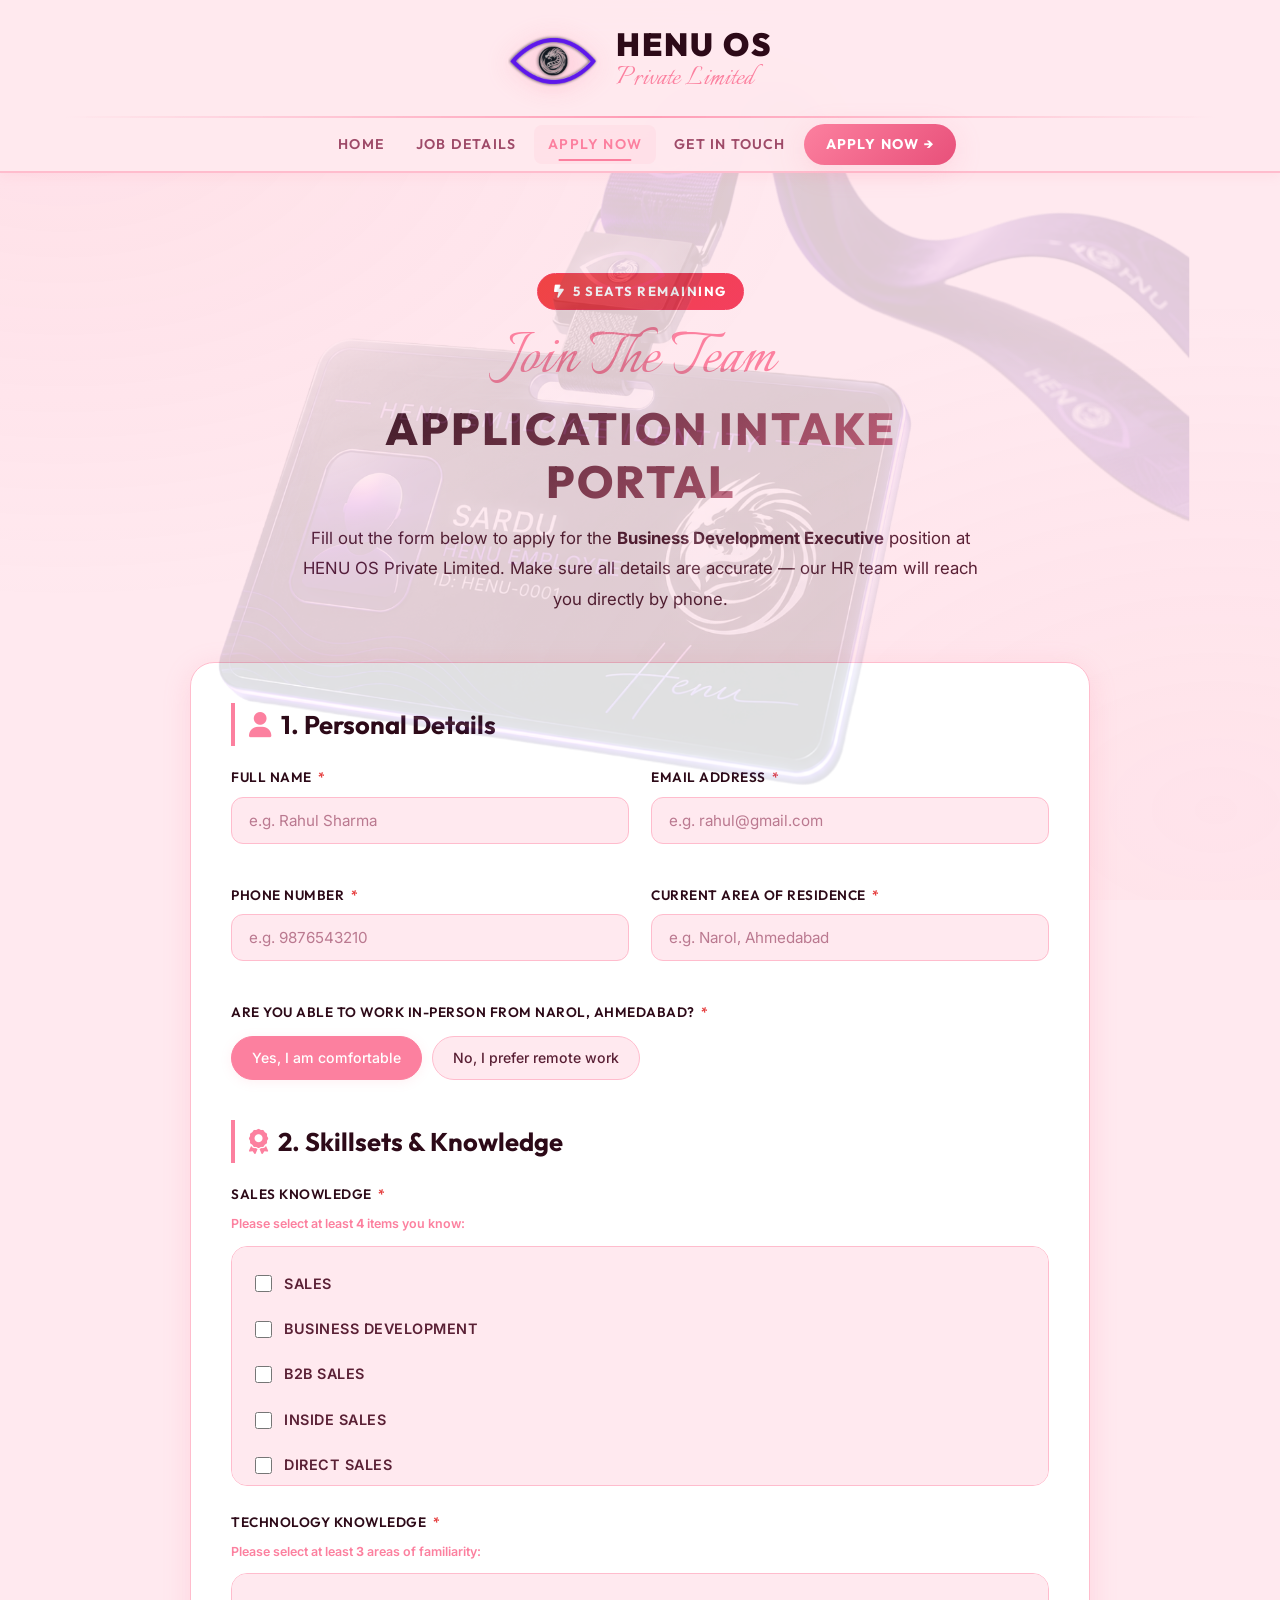
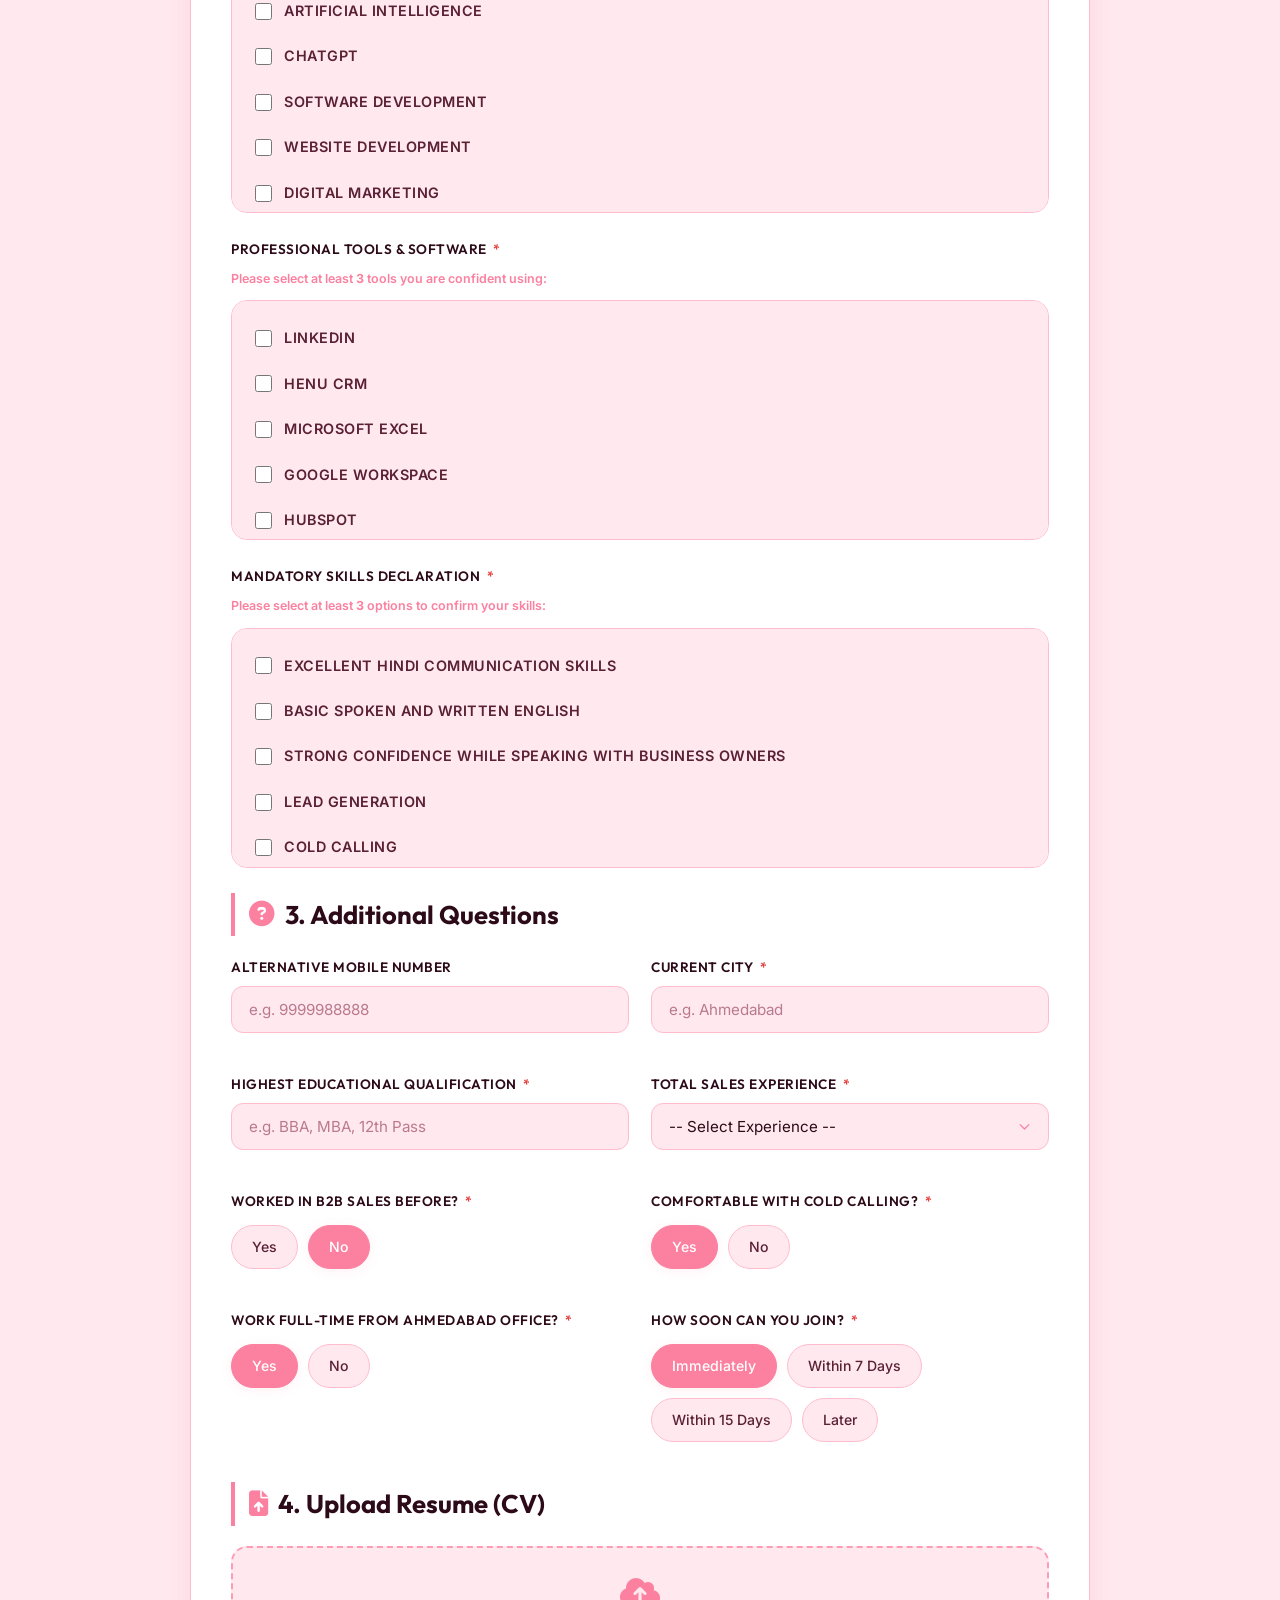
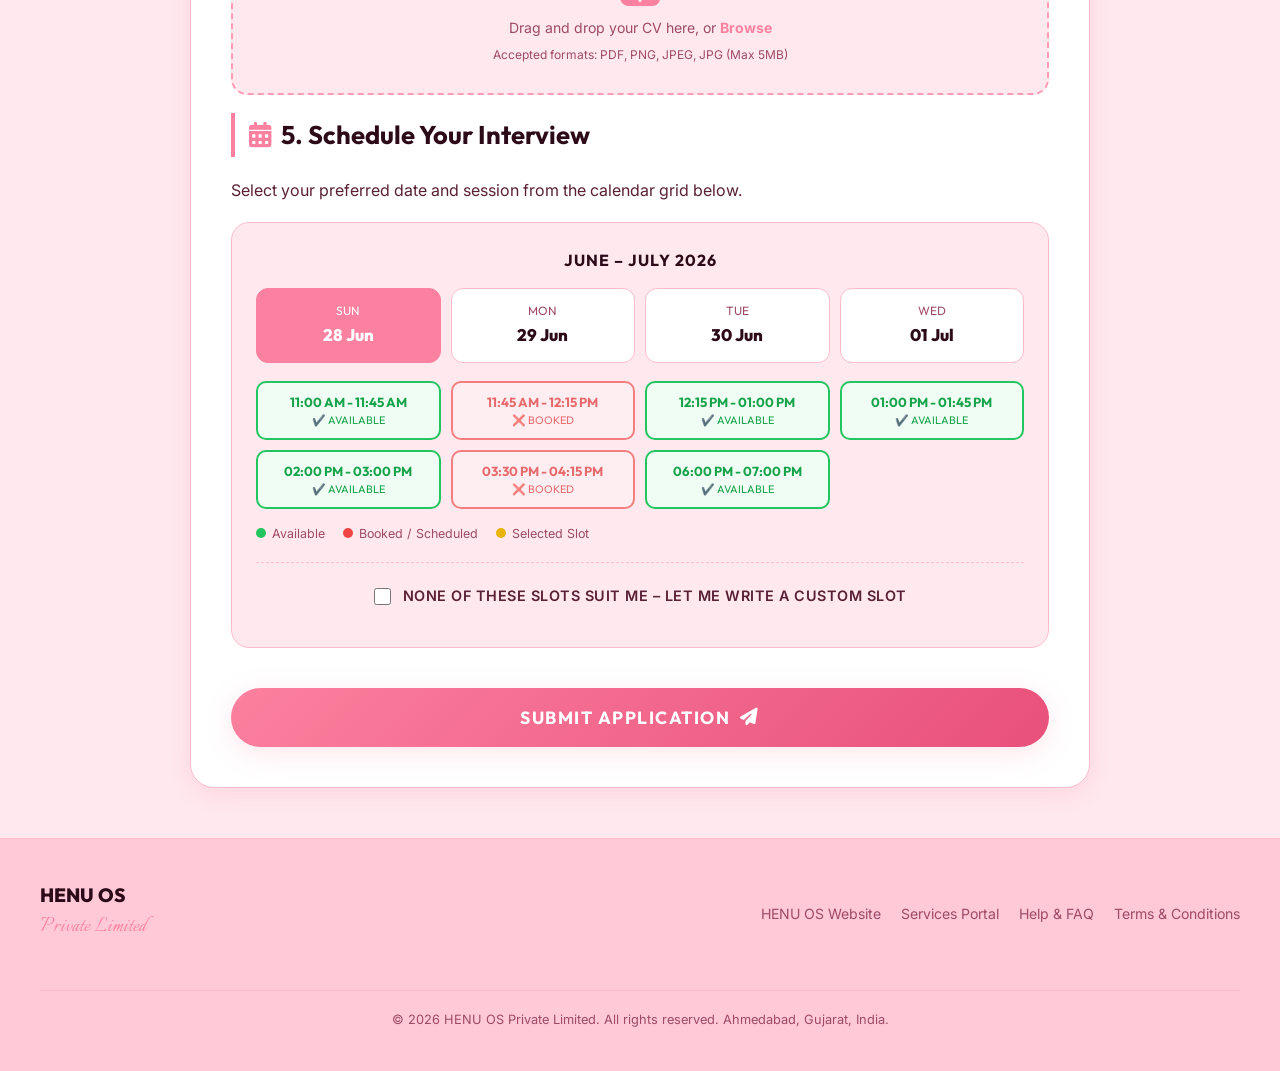
==== commit 75369522: "Update apply.html" ====
--- a/sales form/apply.html
+++ b/sales form/apply.html
@@ -254,7 +254,7 @@
         <!-- Check 4: Mandatory Skills -->
         <div class="form-group" style="margin-bottom: 25px;">
           <label>Mandatory Skills Declaration <span class="required">*</span></label>
-          <div class="validation-hint">Tick all options to confirm you meet the criteria:</div>
+          <div class="validation-hint">Please select at least <strong>3</strong> options to confirm your skills:</div>
           <div class="checklist-container" id="mandatorySkillsGroup">
             <label class="checklist-item"><input type="checkbox" value="Excellent Hindi communication skills"><span
                 class="checklist-label">Excellent Hindi communication skills</span></label>
@@ -281,8 +281,7 @@
                 class="checklist-label">Target-Oriented Attitude</span></label>
           </div>
           <span class="error-msg" id="mandatoryCheckError" style="display:none;"><i
-              class="fa-solid fa-circle-exclamation"></i> You must confirm all mandatory criteria before
-            proceeding.</span>
+              class="fa-solid fa-circle-exclamation"></i> Select at least 3 options.</span>
         </div>
 
         <!-- Section 3: Extra Questions -->
@@ -519,4 +518,4 @@
   <script src="script.js"></script>
 </body>
 
-</html>+</html>
